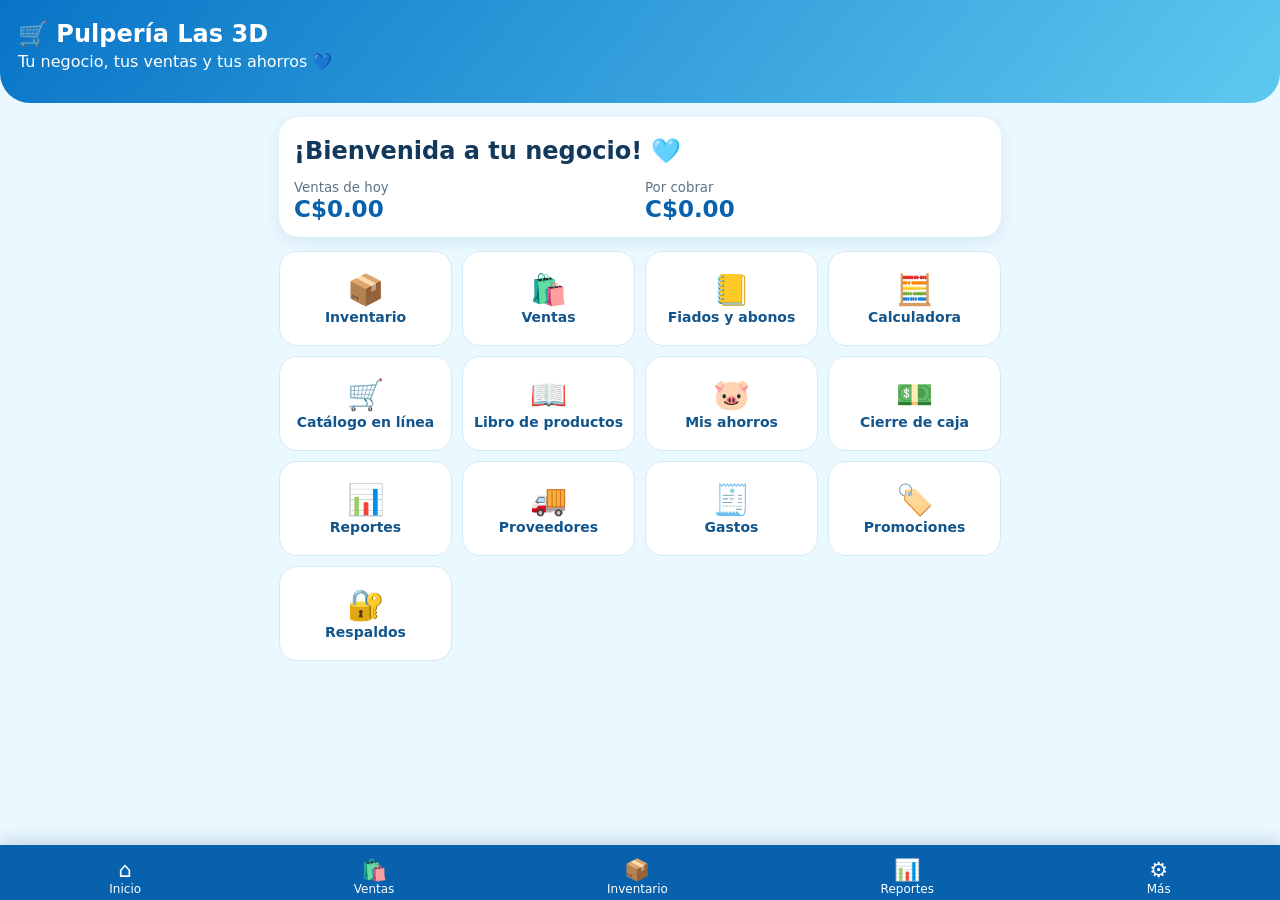
==== index.html @ 0d1c199f "Add files via upload" ====
<!doctype html><html lang="es"><head><meta charset="utf-8"><meta name="viewport" content="width=device-width,initial-scale=1"><meta name="theme-color" content="#0861ac"><link rel="manifest" href="manifest.webmanifest"><title>Pulpería Las 3D</title><style>
:root{font-family:system-ui,Arial,sans-serif;color:#12395c;background:#eaf8ff}*{box-sizing:border-box}body{margin:0}header{background:linear-gradient(130deg,#0874c7,#5ec9ef);color:white;padding:20px 18px 28px;border-radius:0 0 30px 30px}h1{margin:0;font-size:24px}header p{margin:4px 0}.wrap{max-width:750px;margin:auto;padding:14px 14px 90px}.hero{background:white;border-radius:20px;padding:15px;box-shadow:0 4px 14px #0b56831a;margin-bottom:14px}.grid{display:grid;grid-template-columns:repeat(2,minmax(0,1fr));gap:10px}.tile{background:white;border:1px solid #d4e9f6;border-radius:18px;padding:16px 8px;text-align:center;color:#12558c;cursor:pointer;min-height:95px}.tile span{display:block;font-size:30px}.tile strong{font-size:14px}section{display:none}section.active{display:block}.card{background:white;border-radius:17px;padding:15px;margin:12px 0;box-shadow:0 3px 12px #0b568312}h2{margin:5px 0 12px}h3{margin:4px 0 10px}label{display:block;font-size:13px;font-weight:600;margin:10px 0 4px}input,select,textarea{width:100%;padding:11px;border:1px solid #bdd9eb;border-radius:10px;font:inherit;background:white}button{font:inherit;cursor:pointer}.btn{background:#0874c7;color:white;border:0;border-radius:11px;padding:11px 14px;margin:6px 5px 4px 0}.btn.alt{background:#e6f4ff;color:#0861ac}.btn.danger{background:#b93243}.muted{color:#5d788e;font-size:13px}.row{display:flex;gap:10px;align-items:center;flex-wrap:wrap}.row>*{flex:1}.item{padding:12px 0;border-bottom:1px solid #e0edf5}.item:last-child{border:0}.big{font-size:23px;font-weight:750;color:#0861ac}.tag{background:#e5f4ff;color:#095e99;border-radius:15px;padding:3px 9px;font-size:12px}.hidden{display:none}nav{position:fixed;bottom:0;left:0;right:0;background:#0861ac;display:flex;justify-content:space-around;padding:9px 3px env(safe-area-inset-bottom);box-shadow:0 -3px 16px #124a6b33}nav button{border:0;background:none;color:white;font-size:12px;padding:4px}nav span{display:block;font-size:21px}.notice{background:#fff4d9;padding:10px;border-radius:10px;font-size:13px}.price{font-size:18px;font-weight:bold;color:#075a9d}#catalogPreview img{max-width:100%;max-height:120px;object-fit:contain}small{color:#5b7486}a{color:#0861ac} .actions{display:flex;gap:6px;flex-wrap:wrap}.actions button{font-size:13px} .scroll{overflow:auto}table{border-collapse:collapse;width:100%;font-size:13px}td,th{border-bottom:1px solid #dceaf4;padding:8px;text-align:left} @media(min-width:650px){.grid{grid-template-columns:repeat(4,1fr)}}
</style></head><body><header><h1>🛒 Pulpería Las 3D</h1><p>Tu negocio, tus ventas y tus ahorros 💙</p></header><main class="wrap"><section id="inicio" class="active"><div class="hero"><h2>¡Bienvenida a tu negocio! 🩵</h2><div class="row"><div><small>Ventas de hoy</small><div id="hoy" class="big">C$0.00</div></div><div><small>Por cobrar</small><div id="deuda" class="big">C$0.00</div></div></div></div><div class="grid" id="menu"></div></section>
<section id="inventario"><h2>📦 Inventario</h2><div class="card"><h3>Agregar producto</h3><label>Nombre del producto</label><input id="pname" placeholder="Ej. Arroz"><label>Categoría</label><input id="pcat" placeholder="Granos básicos"><label>Marca (opcional)</label><input id="pbrand" placeholder="Ej. marca del producto"><label>Código de barras (opcional)</label><input id="pbarcode" inputmode="numeric"><label>Presentación de compra</label><select id="ppres"><option>Unidad</option><option>Bolsón</option><option>Paquete</option><option>Caja</option><option>Saco</option><option>Otro</option></select><div class="row"><div><label>Unidades o libras por presentación</label><input id="pqty" type="number" min="0.01" step="any" value="12"></div><div><label>Costo total de la presentación (C$)</label><input id="pcost" type="number" min="0" step="any"></div></div><label>Unidad de venta</label><select id="punit"><option value="unidad">Unidad</option><option value="lb">Libra</option><option value="litro">Litro</option></select><label>Precio de venta por unidad o libra (C$)</label><input id="pprice" type="number" min="0" step="any"><label>Existencia inicial (en unidades de venta)</label><input id="pstock" type="number" min="0" step="any"><label>Existencia mínima para alerta</label><input id="pmin" type="number" min="0" step="any" value="3"><label>Fecha de vencimiento (opcional)</label><input id="pexp" type="date"><label>Fotografía (opcional)</label><input id="pimage" type="file" accept="image/*"><label><input id="ppublic" type="checkbox" style="width:auto"> Publicar en catálogo</label><button class="btn" onclick="addProduct()">Guardar producto</button></div><div class="card"><h3>Productos registrados</h3><input id="psearch" placeholder="Buscar producto o código" oninput="render()"><div id="products"></div></div></section>
<section id="precios"><h2>🧮 Calculadora de precios</h2><div class="card"><label>Costo de caja, bolsón o saco (C$)</label><input id="calcCost" type="number" value="120" oninput="priceCalc()"><label>Cantidad de unidades o libras</label><input id="calcQty" type="number" value="12" oninput="priceCalc()"><div id="priceResults"></div><p class="muted">El porcentaje es ganancia sobre costo, no margen sobre precio de venta. Podés redondear el precio según tu mercado.</p></div></section>
<section id="ventas"><h2>🛍️ Registrar venta</h2><div class="card"><label>Producto</label><select id="saleProduct" onchange="saleInfo()"></select><div id="saleInfo" class="muted"></div><label>Cantidad (admite 0.5 y 0.25)</label><input id="saleQty" type="number" min="0.01" step="any" value="1"><button class="btn" onclick="addCart()">Agregar al carrito</button><div id="cart"></div><label>Tipo de venta</label><select id="saleType" onchange="document.getElementById('clientWrap').classList.toggle('hidden',this.value!=='fiado')"><option value="contado">Contado</option><option value="fiado">Fiado</option></select><div id="clientWrap" class="hidden"><label>Nombre del cliente</label><input id="saleClient" placeholder="Nombre del cliente"></div><button class="btn" onclick="finishSale()">Guardar venta</button></div><div class="card"><h3>Últimas ventas</h3><div id="salesList"></div></div></section>
<section id="fiados"><h2>📒 Fiados y abonos</h2><div class="card"><h3>Registrar abono</h3><label>Cliente</label><select id="payClient"></select><label>Monto abonado (C$)</label><input id="payAmount" type="number" min="0.01" step="any"><button class="btn" onclick="addPayment()">Guardar abono</button></div><div class="card"><h3>Cuentas por cobrar</h3><div id="debtsList"></div></div></section>
<section id="ahorros"><h2>🐷 Mis ahorros</h2><div class="card"><label>Alcancía</label><select id="savingType"><option value="personal">Personal</option><option value="negocio">Pulpería</option></select><label>Movimiento</label><select id="savingMode"><option value="deposito">Agregar ahorro</option><option value="retiro">Retirar ahorro</option></select><label>Monto (C$)</label><input id="savingAmount" type="number" min="0.01" step="any"><label>Nota</label><input id="savingNote" placeholder="Ej. compra de mercadería"><button class="btn" onclick="addSaving()">Guardar movimiento</button></div><div class="card" id="savingsList"></div></section>
<section id="caja"><h2>💵 Cierre de caja</h2><div class="card"><label>Fecha</label><input type="date" id="cashDate" onchange="render()"><div id="cashSummary"></div><label>Dinero contado en caja (C$)</label><input type="number" id="cashCounted" step="any"><button class="btn" onclick="closeCash()">Registrar cierre</button><p class="muted">El cálculo incluye ventas al contado y abonos, menos gastos registrados; no contempla automáticamente el fondo inicial ni movimientos externos.</p></div><div class="card"><h3>Historial de cierres</h3><div id="cashHistory"></div></div></section>
<section id="gastos"><h2>🧾 Gastos</h2><div class="card"><label>Descripción</label><input id="expenseName" placeholder="Ej. Transporte"><label>Monto (C$)</label><input id="expenseAmount" type="number" step="any"><button class="btn" onclick="addExpense()">Guardar gasto</button></div><div class="card" id="expenseList"></div></section>
<section id="proveedores"><h2>🚚 Proveedores</h2><div class="card"><label>Proveedor</label><input id="supplierName"><label>Teléfono</label><input id="supplierPhone"><label>Notas</label><textarea id="supplierNote"></textarea><button class="btn" onclick="addSupplier()">Guardar proveedor</button></div><div class="card" id="supplierList"></div></section>
<section id="catalogo"><h2>🛍️ Catálogo en línea</h2><div class="card"><p>Marcá «Publicar en catálogo» al registrar productos. Después exportá el archivo y publicalo en GitHub junto con <b>catalogo.html</b>.</p><p class="notice">Los productos guardados solo en este celular no aparecen automáticamente en la tienda pública. Para publicarlos, descargá <b>catalogo.json</b> y subilo al repositorio.</p><button class="btn" onclick="exportCatalog()">Descargar catalogo.json</button><button class="btn alt" onclick="window.open('catalogo.html','_blank')">Ver tienda pública</button><div id="catalogPreview"></div></div></section>
<section id="libro"><h2>📖 Libro de productos</h2><div class="card"><p class="muted">Ideas de mercadería para tu pulpería. Esta es una lista inicial por categorías; la biblioteca ampliada con fotografías verificadas se incorporará posteriormente.</p><input id="bookSearch" placeholder="Buscar ideas de productos" oninput="renderBook()"><div id="bookList"></div></div><div class="card"><h3>Mi lista de compras</h3><div id="wishlist"></div></div></section>
<section id="reportes"><h2>📊 Reportes y alertas</h2><div class="card" id="reportSummary"></div><div class="card"><h3>Productos por agotarse</h3><div id="lowStock"></div></div><div class="card"><h3>Próximos vencimientos (30 días)</h3><div id="expiries"></div></div><div class="card"><h3>Más vendidos</h3><div id="topProducts"></div></div></section>
<section id="promos"><h2>🏷️ Ofertas</h2><div class="card"><label>Descripción de la promoción</label><input id="promoText" placeholder="Ej. 2 gaseosas por C$50"><button class="btn" onclick="addPromo()">Guardar promoción</button></div><div class="card" id="promosList"></div></section>
<section id="respaldo"><h2>🔐 Respaldo y configuración</h2><div class="card"><p>Los datos se guardan en este navegador y dispositivo. No borres los datos de la aplicación sin antes exportar un respaldo.</p><button class="btn" onclick="backup()">Descargar respaldo</button><label>Restaurar respaldo JSON</label><input type="file" accept="application/json,.json" id="restoreFile"><button class="btn alt" onclick="restore()">Restaurar archivo</button><p class="notice">Restaurar reemplaza los datos actuales. Guardá primero un respaldo.</p></div></section>
</main><nav><button onclick="go('inicio')"><span>⌂</span>Inicio</button><button onclick="go('ventas')"><span>🛍️</span>Ventas</button><button onclick="go('inventario')"><span>📦</span>Inventario</button><button onclick="go('reportes')"><span>📊</span>Reportes</button><button onclick="go('respaldo')"><span>⚙️</span>Más</button></nav><script src="app.js"></script></body></html>
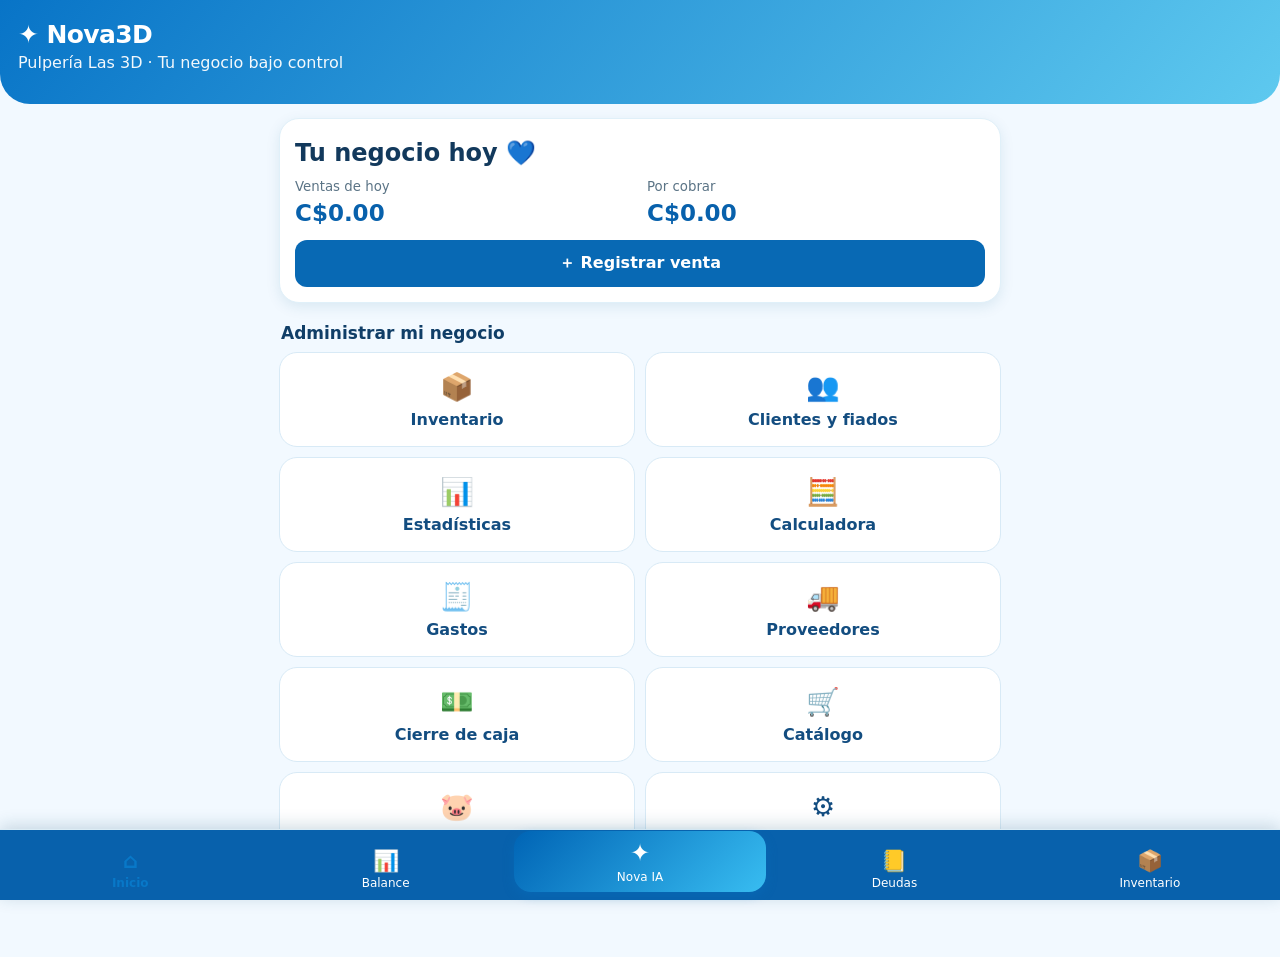
==== commit ae8b7f4c: "Actualización Nova3D." ====
--- a/index.html
+++ b/index.html
@@ -1,5 +1,5 @@
-<!doctype html><html lang="es"><head><meta charset="utf-8"><meta name="viewport" content="width=device-width,initial-scale=1"><meta name="theme-color" content="#0861ac"><link rel="manifest" href="manifest.webmanifest"><title>Pulpería Las 3D</title><style>
-:root{font-family:system-ui,Arial,sans-serif;color:#12395c;background:#eaf8ff}*{box-sizing:border-box}body{margin:0}header{background:linear-gradient(130deg,#0874c7,#5ec9ef);color:white;padding:20px 18px 28px;border-radius:0 0 30px 30px}h1{margin:0;font-size:24px}header p{margin:4px 0}.wrap{max-width:750px;margin:auto;padding:14px 14px 90px}.hero{background:white;border-radius:20px;padding:15px;box-shadow:0 4px 14px #0b56831a;margin-bottom:14px}.grid{display:grid;grid-template-columns:repeat(2,minmax(0,1fr));gap:10px}.tile{background:white;border:1px solid #d4e9f6;border-radius:18px;padding:16px 8px;text-align:center;color:#12558c;cursor:pointer;min-height:95px}.tile span{display:block;font-size:30px}.tile strong{font-size:14px}section{display:none}section.active{display:block}.card{background:white;border-radius:17px;padding:15px;margin:12px 0;box-shadow:0 3px 12px #0b568312}h2{margin:5px 0 12px}h3{margin:4px 0 10px}label{display:block;font-size:13px;font-weight:600;margin:10px 0 4px}input,select,textarea{width:100%;padding:11px;border:1px solid #bdd9eb;border-radius:10px;font:inherit;background:white}button{font:inherit;cursor:pointer}.btn{background:#0874c7;color:white;border:0;border-radius:11px;padding:11px 14px;margin:6px 5px 4px 0}.btn.alt{background:#e6f4ff;color:#0861ac}.btn.danger{background:#b93243}.muted{color:#5d788e;font-size:13px}.row{display:flex;gap:10px;align-items:center;flex-wrap:wrap}.row>*{flex:1}.item{padding:12px 0;border-bottom:1px solid #e0edf5}.item:last-child{border:0}.big{font-size:23px;font-weight:750;color:#0861ac}.tag{background:#e5f4ff;color:#095e99;border-radius:15px;padding:3px 9px;font-size:12px}.hidden{display:none}nav{position:fixed;bottom:0;left:0;right:0;background:#0861ac;display:flex;justify-content:space-around;padding:9px 3px env(safe-area-inset-bottom);box-shadow:0 -3px 16px #124a6b33}nav button{border:0;background:none;color:white;font-size:12px;padding:4px}nav span{display:block;font-size:21px}.notice{background:#fff4d9;padding:10px;border-radius:10px;font-size:13px}.price{font-size:18px;font-weight:bold;color:#075a9d}#catalogPreview img{max-width:100%;max-height:120px;object-fit:contain}small{color:#5b7486}a{color:#0861ac} .actions{display:flex;gap:6px;flex-wrap:wrap}.actions button{font-size:13px} .scroll{overflow:auto}table{border-collapse:collapse;width:100%;font-size:13px}td,th{border-bottom:1px solid #dceaf4;padding:8px;text-align:left} @media(min-width:650px){.grid{grid-template-columns:repeat(4,1fr)}}
+<!doctype html><html lang="es"><head><meta charset="utf-8"><meta name="viewport" content="width=device-width,initial-scale=1"><meta name="theme-color" content="#0878c8"><link rel="manifest" href="manifest.webmanifest"><title>Nova3D</title><link rel="stylesheet" href="nova3d-theme.css"><style>
+:root{font-family:system-ui,Arial,sans-serif;color:#12395c;background:#eaf8ff}*{box-sizing:border-box}body{margin:0}header{background:linear-gradient(130deg,#0874c7,#5ec9ef);color:white;padding:20px 18px 28px;border-radius:0 0 30px 30px}h1{margin:0;font-size:24px}header p{margin:4px 0}.wrap{max-width:750px;margin:auto;padding:14px 14px 90px}.hero{background:white;border-radius:20px;padding:15px;box-shadow:0 4px 14px #0b56831a;margin-bottom:14px}.grid{display:grid;grid-template-columns:repeat(2,minmax(0,1fr));gap:10px}.tile{background:white;border:1px solid #d4e9f6;border-radius:18px;padding:16px 8px;text-align:center;color:#12558c;cursor:pointer;min-height:95px}.tile span{display:block;font-size:30px}.tile strong{font-size:14px}section{display:none}section.active{display:block}.card{background:white;border-radius:17px;padding:15px;margin:12px 0;box-shadow:0 3px 12px #0b568312}h2{margin:5px 0 12px}h3{margin:4px 0 10px}label{display:block;font-size:13px;font-weight:600;margin:10px 0 4px}input,select,textarea{width:100%;padding:11px;border:1px solid #bdd9eb;border-radius:10px;font:inherit;background:white}button{font:inherit;cursor:pointer}.btn{background:#0874c7;color:white;border:0;border-radius:11px;padding:11px 14px;margin:6px 5px 4px 0}.btn.alt{background:#e6f4ff;color:#0861ac}.btn.danger{background:#b93243}.muted{color:#5d788e;font-size:13px}.row{display:flex;gap:10px;align-items:center;flex-wrap:wrap}.row>*{flex:1}.item{padding:12px 0;border-bottom:1px solid #e0edf5}.item:last-child{border:0}.big{font-size:23px;font-weight:750;color:#0861ac}.tag{background:#e5f4ff;color:#095e99;border-radius:15px;padding:3px 9px;font-size:12px}.hidden{display:none}nav{position:fixed;bottom:0;left:0;right:0;background:#0861ac;display:flex;justify-content:space-around;padding:9px 3px env(safe-area-inset-bottom);box-shadow:0 -3px 16px #124a6b33}nav button{border:0;background:none;color:white;font-size:12px;padding:4px}nav span{display:block;font-size:21px}.notice{background:#fff4d9;padding:10px;border-radius:10px;font-size:13px}.price{font-size:18px;font-weight:bold;color:#075a9d}#catalogPreview img{max-width:100%;max-height:120px;object-fit:contain}small{color:#5b7486}a{color:#0861ac}.actions{display:flex;gap:6px;flex-wrap:wrap}.actions button{font-size:13px}.scroll{overflow:auto}table{border-collapse:collapse;width:100%;font-size:13px}td,th{border-bottom:1px solid #dceaf4;padding:8px;text-align:left}@media(min-width:650px){.grid{grid-template-columns:repeat(4,1fr)}}
 </style></head><body><header><h1>🛒 Pulpería Las 3D</h1><p>Tu negocio, tus ventas y tus ahorros 💙</p></header><main class="wrap"><section id="inicio" class="active"><div class="hero"><h2>¡Bienvenida a tu negocio! 🩵</h2><div class="row"><div><small>Ventas de hoy</small><div id="hoy" class="big">C$0.00</div></div><div><small>Por cobrar</small><div id="deuda" class="big">C$0.00</div></div></div></div><div class="grid" id="menu"></div></section>
 <section id="inventario"><h2>📦 Inventario</h2><div class="card"><h3>Agregar producto</h3><label>Nombre del producto</label><input id="pname" placeholder="Ej. Arroz"><label>Categoría</label><input id="pcat" placeholder="Granos básicos"><label>Marca (opcional)</label><input id="pbrand" placeholder="Ej. marca del producto"><label>Código de barras (opcional)</label><input id="pbarcode" inputmode="numeric"><label>Presentación de compra</label><select id="ppres"><option>Unidad</option><option>Bolsón</option><option>Paquete</option><option>Caja</option><option>Saco</option><option>Otro</option></select><div class="row"><div><label>Unidades o libras por presentación</label><input id="pqty" type="number" min="0.01" step="any" value="12"></div><div><label>Costo total de la presentación (C$)</label><input id="pcost" type="number" min="0" step="any"></div></div><label>Unidad de venta</label><select id="punit"><option value="unidad">Unidad</option><option value="lb">Libra</option><option value="litro">Litro</option></select><label>Precio de venta por unidad o libra (C$)</label><input id="pprice" type="number" min="0" step="any"><label>Existencia inicial (en unidades de venta)</label><input id="pstock" type="number" min="0" step="any"><label>Existencia mínima para alerta</label><input id="pmin" type="number" min="0" step="any" value="3"><label>Fecha de vencimiento (opcional)</label><input id="pexp" type="date"><label>Fotografía (opcional)</label><input id="pimage" type="file" accept="image/*"><label><input id="ppublic" type="checkbox" style="width:auto"> Publicar en catálogo</label><button class="btn" onclick="addProduct()">Guardar producto</button></div><div class="card"><h3>Productos registrados</h3><input id="psearch" placeholder="Buscar producto o código" oninput="render()"><div id="products"></div></div></section>
 <section id="precios"><h2>🧮 Calculadora de precios</h2><div class="card"><label>Costo de caja, bolsón o saco (C$)</label><input id="calcCost" type="number" value="120" oninput="priceCalc()"><label>Cantidad de unidades o libras</label><input id="calcQty" type="number" value="12" oninput="priceCalc()"><div id="priceResults"></div><p class="muted">El porcentaje es ganancia sobre costo, no margen sobre precio de venta. Podés redondear el precio según tu mercado.</p></div></section>
@@ -14,4 +14,4 @@
 <section id="reportes"><h2>📊 Reportes y alertas</h2><div class="card" id="reportSummary"></div><div class="card"><h3>Productos por agotarse</h3><div id="lowStock"></div></div><div class="card"><h3>Próximos vencimientos (30 días)</h3><div id="expiries"></div></div><div class="card"><h3>Más vendidos</h3><div id="topProducts"></div></div></section>
 <section id="promos"><h2>🏷️ Ofertas</h2><div class="card"><label>Descripción de la promoción</label><input id="promoText" placeholder="Ej. 2 gaseosas por C$50"><button class="btn" onclick="addPromo()">Guardar promoción</button></div><div class="card" id="promosList"></div></section>
 <section id="respaldo"><h2>🔐 Respaldo y configuración</h2><div class="card"><p>Los datos se guardan en este navegador y dispositivo. No borres los datos de la aplicación sin antes exportar un respaldo.</p><button class="btn" onclick="backup()">Descargar respaldo</button><label>Restaurar respaldo JSON</label><input type="file" accept="application/json,.json" id="restoreFile"><button class="btn alt" onclick="restore()">Restaurar archivo</button><p class="notice">Restaurar reemplaza los datos actuales. Guardá primero un respaldo.</p></div></section>
-</main><nav><button onclick="go('inicio')"><span>⌂</span>Inicio</button><button onclick="go('ventas')"><span>🛍️</span>Ventas</button><button onclick="go('inventario')"><span>📦</span>Inventario</button><button onclick="go('reportes')"><span>📊</span>Reportes</button><button onclick="go('respaldo')"><span>⚙️</span>Más</button></nav><script src="app.js"></script></body></html>
+</main><nav><button onclick="go('inicio')"><span>⌂</span>Inicio</button><button onclick="go('ventas')"><span>🛍️</span>Ventas</button><button onclick="go('inventario')"><span>📦</span>Inventario</button><button onclick="go('reportes')"><span>📊</span>Reportes</button><button onclick="go('respaldo')"><span>⚙️</span>Más</button></nav><script src="app.js"></script><script src="mejoras.js"></script><script src="nova3d-theme.js"></script></body></html>
--- a/nova3d-theme.css
+++ b/nova3d-theme.css
@@ -0,0 +1,3 @@
+/* Nova3D — actualización visual aditiva para Pulpería Las 3D */
+:root{--nova:#0878c8;--nova-dark:#083c76;--nova-light:#e9f7ff;--nova-line:#d6eaf8;font-family:system-ui,Arial,sans-serif;color:#153d60;background:#f2f9ff}
+body{background:#f2f9ff}header{background:linear-gradient(125deg,#0873c3,#62c9f2);border-radius:0 0 28px 28px;padding:20px 18px 30px}header h1{font-size:25px;letter-spacing:-.6px}header p{opacity:.95}.wrap{max-width:800px;padding-bottom:112px}.hero,.card{border:1px solid #e0f0f9;border-radius:20px;box-shadow:0 5px 22px #11557b12}.tile{border-radius:18px;border:1px solid var(--nova-line);box-shadow:0 3px 12px #11557b0c;min-height:100px}.tile:hover{border-color:#71c5ee}.btn{background:var(--nova);border-radius:12px}.btn.alt{background:#e7f5ff;color:#0869ae}nav{background:#fff;border-top:1px solid #dcecf5;box-shadow:0 -4px 20px #114d721a;padding:9px 4px calc(10px + env(safe-area-inset-bottom));gap:1px}nav button{color:#617d95;flex:1;font-size:11px;min-width:0}nav button span{font-size:21px;margin-bottom:3px}nav button.nova-active{color:#0878c8;font-weight:800}nav button.nova-assistant{color:#fff;background:linear-gradient(135deg,#0064b5,#38bdf1);border-radius:17px;padding:8px 3px;transform:translateY(-8px);box-shadow:0 4px 12px #0878c844}nav button.nova-assistant span{font-size:24px}.nova-summary{display:grid;grid-template-columns:1fr 1fr;gap:14px}.nova-summary small{display:block;margin-bottom:6px}.nova-action{width:100%;background:#0869b4;color:#fff;border:0;border-radius:12px;padding:13px;font-weight:750;margin-top:14px}.nova-heading{margin:20px 2px 9px;font-size:17px;color:#103e67}.nova-tools{display:grid;grid-template-columns:repeat(2,minmax(0,1fr));gap:10px}.nova-tool{border:1px solid #d8eaf6;background:#fff;border-radius:18px;padding:15px 10px;text-align:center;color:#134d80;font-weight:700;min-height:95px}.nova-tool span{display:block;font-size:27px;margin-bottom:7px}.nova-assistant-panel{background:#fff;border-radius:20px;padding:16px;border:1px solid #d6eaf8}.nova-chat{min-height:150px;max-height:350px;overflow:auto;background:#f1f9ff;padding:12px;border-radius:14px;margin-bottom:12px}.nova-bubble{padding:10px 12px;border-radius:13px;background:#fff;margin:8px 0;white-space:pre-wrap}.nova-bubble.user{background:#d8efff;margin-left:15%}.nova-chat-controls{display:flex;gap:8px}.nova-chat-controls input{flex:1;min-width:0}.nova-chat-controls button{border:0;border-radius:11px;background:#0878c8;color:#fff;padding:0 16px}.nova-notice{font-size:12px;color:#54728a;margin-top:12px}.nova-mini{font-size:12px;color:#647d91}
